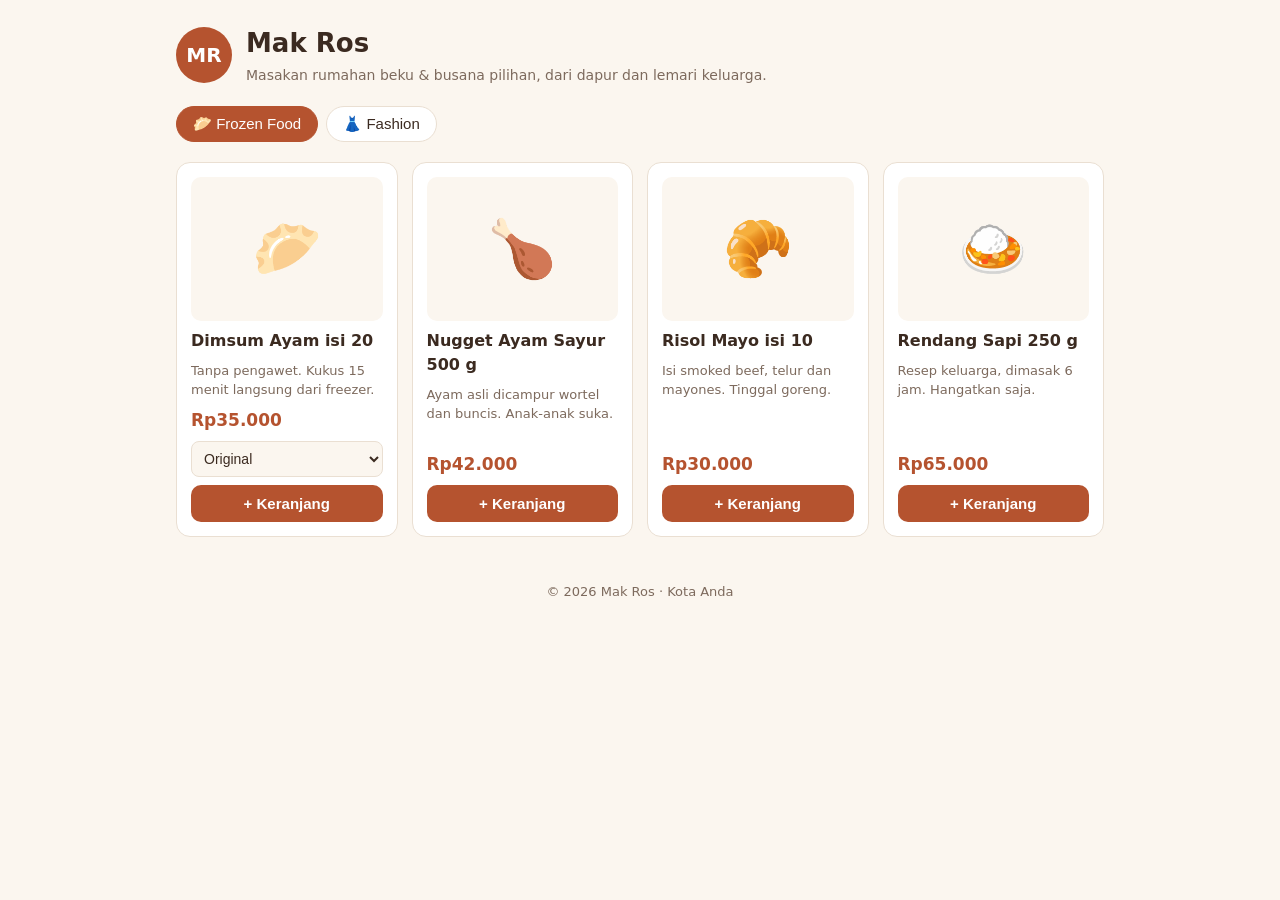
==== index.html @ fdc0ab36 "Toko Mak Ros: katalog frozen food dan fashion, pesan lewat WhatsApp Co-Authored-By: Claude Opus 5.5 " ====
<!doctype html>
<html lang="id">
<head>
  <meta charset="utf-8">
  <meta name="viewport" content="width=device-width, initial-scale=1">
  <title>Mak Ros</title>
  <meta name="description" content="Frozen food rumahan dan busana pilihan. Pesan langsung lewat WhatsApp.">
  <link rel="stylesheet" href="style.css">
</head>
<body>
  <header class="kepala">
    <div class="logo" aria-hidden="true">MR</div>
    <div>
      <h1 id="namaToko">Mak Ros</h1>
      <p id="slogan"></p>
    </div>
  </header>

  <nav class="tab" id="tab" aria-label="Kategori"></nav>

  <main id="daftar" class="daftar"></main>

  <button class="tombol-keranjang" id="bukaKeranjang" hidden>
    🛒 <span id="jumlahKeranjang">0</span> barang · <strong id="totalMini">Rp0</strong>
  </button>

  <dialog id="keranjang" class="keranjang">
    <h2>Keranjang</h2>
    <ul id="isiKeranjang"></ul>
    <p class="total">Total <strong id="total">Rp0</strong></p>
    <label>Nama pemesan
      <input id="namaPemesan" autocomplete="name" placeholder="Contoh: Bu Sari">
    </label>
    <label>Alamat kirim
      <textarea id="alamat" rows="2" placeholder="Jalan, nomor rumah, patokan"></textarea>
    </label>
    <div class="aksi">
      <button id="tutup" class="sekunder">Tutup</button>
      <button id="kirimWa" class="utama">Pesan via WhatsApp</button>
    </div>
  </dialog>

  <footer class="kaki">
    <p>© <span id="tahun"></span> <span id="namaKaki">Mak Ros</span> · <span id="kota"></span></p>
  </footer>

  <script src="produk.js"></script>
  <script src="app.js"></script>
</body>
</html>
---- style.css ----
:root {
  --latar: #fbf6ef;
  --kartu: #ffffff;
  --teks: #3b2a20;
  --redup: #7d6a5d;
  --utama: #b5532f;
  --utama-teks: #ffffff;
  --garis: #eadfd2;
  --wa: #1f9d55;
}
@media (prefers-color-scheme: dark) {
  :root {
    --latar: #1c1612;
    --kartu: #2a211b;
    --teks: #f3e9df;
    --redup: #b8a595;
    --utama: #e07a52;
    --garis: #3d3128;
  }
}

* { box-sizing: border-box; }
body {
  margin: 0;
  font-family: system-ui, -apple-system, "Segoe UI", Roboto, sans-serif;
  background: var(--latar);
  color: var(--teks);
  line-height: 1.5;
  padding-bottom: 80px;
}

.kepala {
  display: flex; gap: 14px; align-items: center;
  max-width: 960px; margin: 0 auto; padding: 24px 16px 8px;
}
.logo {
  width: 56px; height: 56px; flex: none; border-radius: 50%;
  background: var(--utama); color: var(--utama-teks);
  display: grid; place-items: center; font-weight: 700; font-size: 20px;
}
.kepala h1 { margin: 0; font-size: 26px; }
.kepala p { margin: 2px 0 0; color: var(--redup); font-size: 14px; }

.tab {
  display: flex; gap: 8px; overflow-x: auto;
  max-width: 960px; margin: 0 auto; padding: 12px 16px;
  position: sticky; top: 0; background: var(--latar); z-index: 2;
}
.tab button {
  border: 1px solid var(--garis); background: var(--kartu); color: var(--teks);
  padding: 8px 16px; border-radius: 999px; font-size: 15px; cursor: pointer; white-space: nowrap;
}
.tab button[aria-pressed="true"] { background: var(--utama); color: var(--utama-teks); border-color: var(--utama); }

.daftar {
  display: grid; gap: 14px;
  grid-template-columns: repeat(auto-fill, minmax(220px, 1fr));
  max-width: 960px; margin: 0 auto; padding: 8px 16px;
}
.kartu {
  background: var(--kartu); border: 1px solid var(--garis); border-radius: 14px;
  padding: 14px; display: flex; flex-direction: column; gap: 8px;
}
.gambar {
  aspect-ratio: 4 / 3; border-radius: 10px; background: var(--latar);
  display: grid; place-items: center; font-size: 56px; overflow: hidden;
}
.gambar img { width: 100%; height: 100%; object-fit: cover; }
.kartu h3 { margin: 0; font-size: 16px; }
.kartu p { margin: 0; color: var(--redup); font-size: 13px; flex: 1; }
.harga { font-weight: 700; color: var(--utama); font-size: 17px; }
.kartu select {
  padding: 8px; border-radius: 8px; border: 1px solid var(--garis);
  background: var(--latar); color: var(--teks); font-size: 14px;
}

button.utama, .kartu button {
  background: var(--utama); color: var(--utama-teks); border: 0;
  padding: 10px 14px; border-radius: 10px; font-size: 15px; font-weight: 600; cursor: pointer;
}
button.sekunder {
  background: transparent; color: var(--teks); border: 1px solid var(--garis);
  padding: 10px 14px; border-radius: 10px; font-size: 15px; cursor: pointer;
}

.tombol-keranjang {
  position: fixed; left: 16px; right: 16px; bottom: 16px; max-width: 480px; margin: 0 auto;
  background: var(--wa); color: #fff; border: 0; border-radius: 14px;
  padding: 14px; font-size: 16px; cursor: pointer; box-shadow: 0 6px 20px rgb(0 0 0 / .2);
}

.keranjang {
  width: min(480px, calc(100% - 32px)); border: 0; border-radius: 16px;
  background: var(--kartu); color: var(--teks); padding: 20px;
}
.keranjang::backdrop { background: rgb(0 0 0 / .5); }
.keranjang h2 { margin: 0 0 8px; }
.keranjang ul { list-style: none; padding: 0; margin: 0; }
.keranjang li {
  display: flex; align-items: center; gap: 8px; padding: 8px 0; border-bottom: 1px solid var(--garis);
}
.keranjang li span { flex: 1; font-size: 14px; }
.keranjang li button {
  width: 32px; height: 32px; border-radius: 8px; border: 1px solid var(--garis);
  background: var(--latar); color: var(--teks); font-size: 16px; cursor: pointer;
}
.keranjang label { display: block; font-size: 14px; margin-top: 10px; }
.keranjang input, .keranjang textarea {
  width: 100%; margin-top: 4px; padding: 10px; border-radius: 8px; font: inherit;
  border: 1px solid var(--garis); background: var(--latar); color: var(--teks);
}
.total { text-align: right; font-size: 17px; }
.aksi { display: flex; gap: 8px; justify-content: flex-end; margin-top: 16px; }
.aksi .utama { background: var(--wa); }

.kaki { text-align: center; color: var(--redup); font-size: 13px; padding: 24px 16px; }
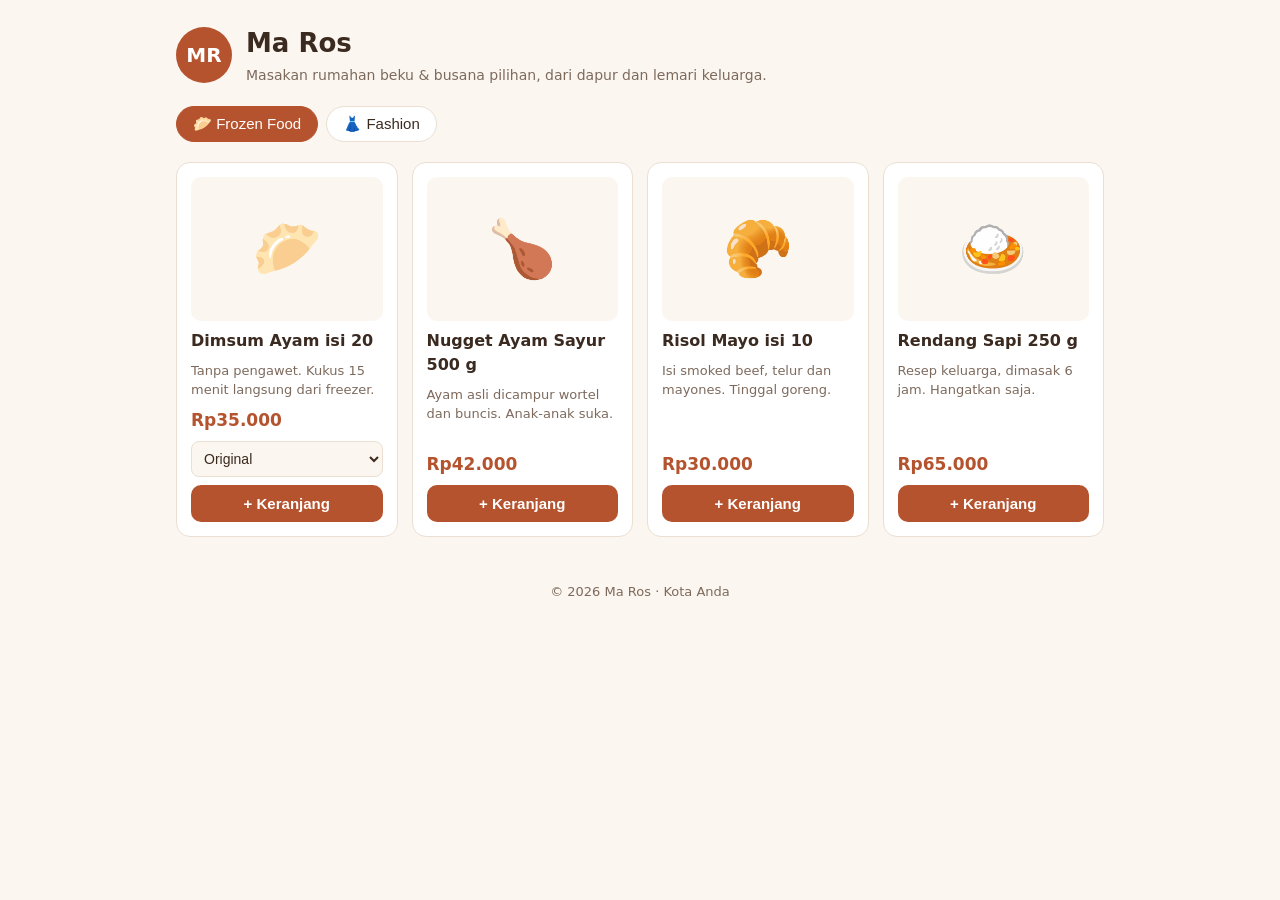
==== commit d35f5777: "Nama toko menjadi Ma Ros Co-Authored-By: Claude Opus 5.5 (1M context) <noreply@anthropic.com>" ====
--- a/index.html
+++ b/index.html
@@ -3,7 +3,7 @@
 <head>
   <meta charset="utf-8">
   <meta name="viewport" content="width=device-width, initial-scale=1">
-  <title>Mak Ros</title>
+  <title>Ma Ros</title>
   <meta name="description" content="Frozen food rumahan dan busana pilihan. Pesan langsung lewat WhatsApp.">
   <link rel="stylesheet" href="style.css">
 </head>
@@ -11,7 +11,7 @@
   <header class="kepala">
     <div class="logo" aria-hidden="true">MR</div>
     <div>
-      <h1 id="namaToko">Mak Ros</h1>
+      <h1 id="namaToko">Ma Ros</h1>
       <p id="slogan"></p>
     </div>
   </header>
@@ -41,7 +41,7 @@
   </dialog>
 
   <footer class="kaki">
-    <p>© <span id="tahun"></span> <span id="namaKaki">Mak Ros</span> · <span id="kota"></span></p>
+    <p>© <span id="tahun"></span> <span id="namaKaki">Ma Ros</span> · <span id="kota"></span></p>
   </footer>
 
   <script src="produk.js"></script>
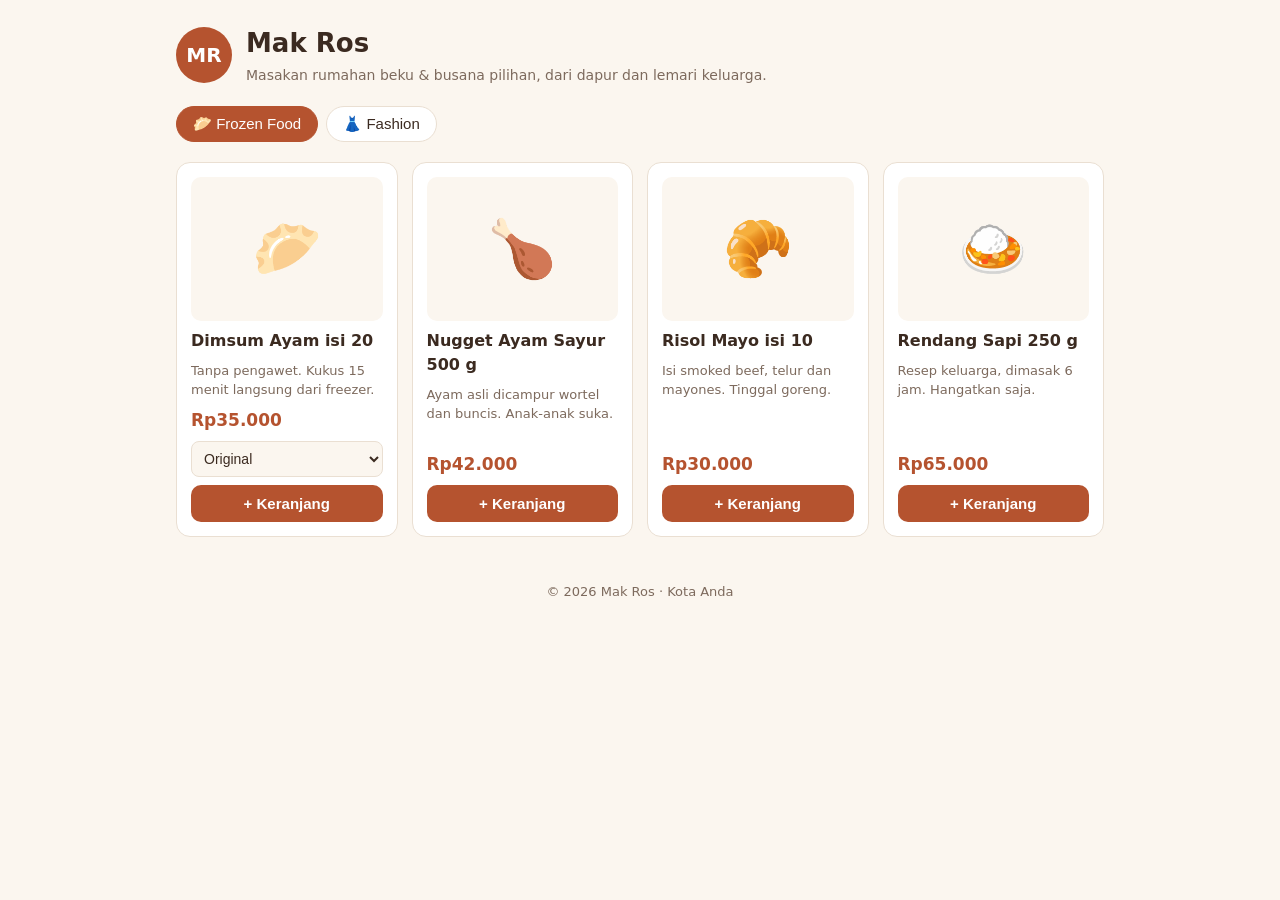
==== commit feb91a03: "Nama toko kembali menjadi Mak Ros, mengikuti nama repo Co-Authored-By: Claude Opus 5.5 (1M context) " ====
--- a/index.html
+++ b/index.html
@@ -3,7 +3,7 @@
 <head>
   <meta charset="utf-8">
   <meta name="viewport" content="width=device-width, initial-scale=1">
-  <title>Ma Ros</title>
+  <title>Mak Ros</title>
   <meta name="description" content="Frozen food rumahan dan busana pilihan. Pesan langsung lewat WhatsApp.">
   <link rel="stylesheet" href="style.css">
 </head>
@@ -11,7 +11,7 @@
   <header class="kepala">
     <div class="logo" aria-hidden="true">MR</div>
     <div>
-      <h1 id="namaToko">Ma Ros</h1>
+      <h1 id="namaToko">Mak Ros</h1>
       <p id="slogan"></p>
     </div>
   </header>
@@ -41,7 +41,7 @@
   </dialog>
 
   <footer class="kaki">
-    <p>© <span id="tahun"></span> <span id="namaKaki">Ma Ros</span> · <span id="kota"></span></p>
+    <p>© <span id="tahun"></span> <span id="namaKaki">Mak Ros</span> · <span id="kota"></span></p>
   </footer>
 
   <script src="produk.js"></script>
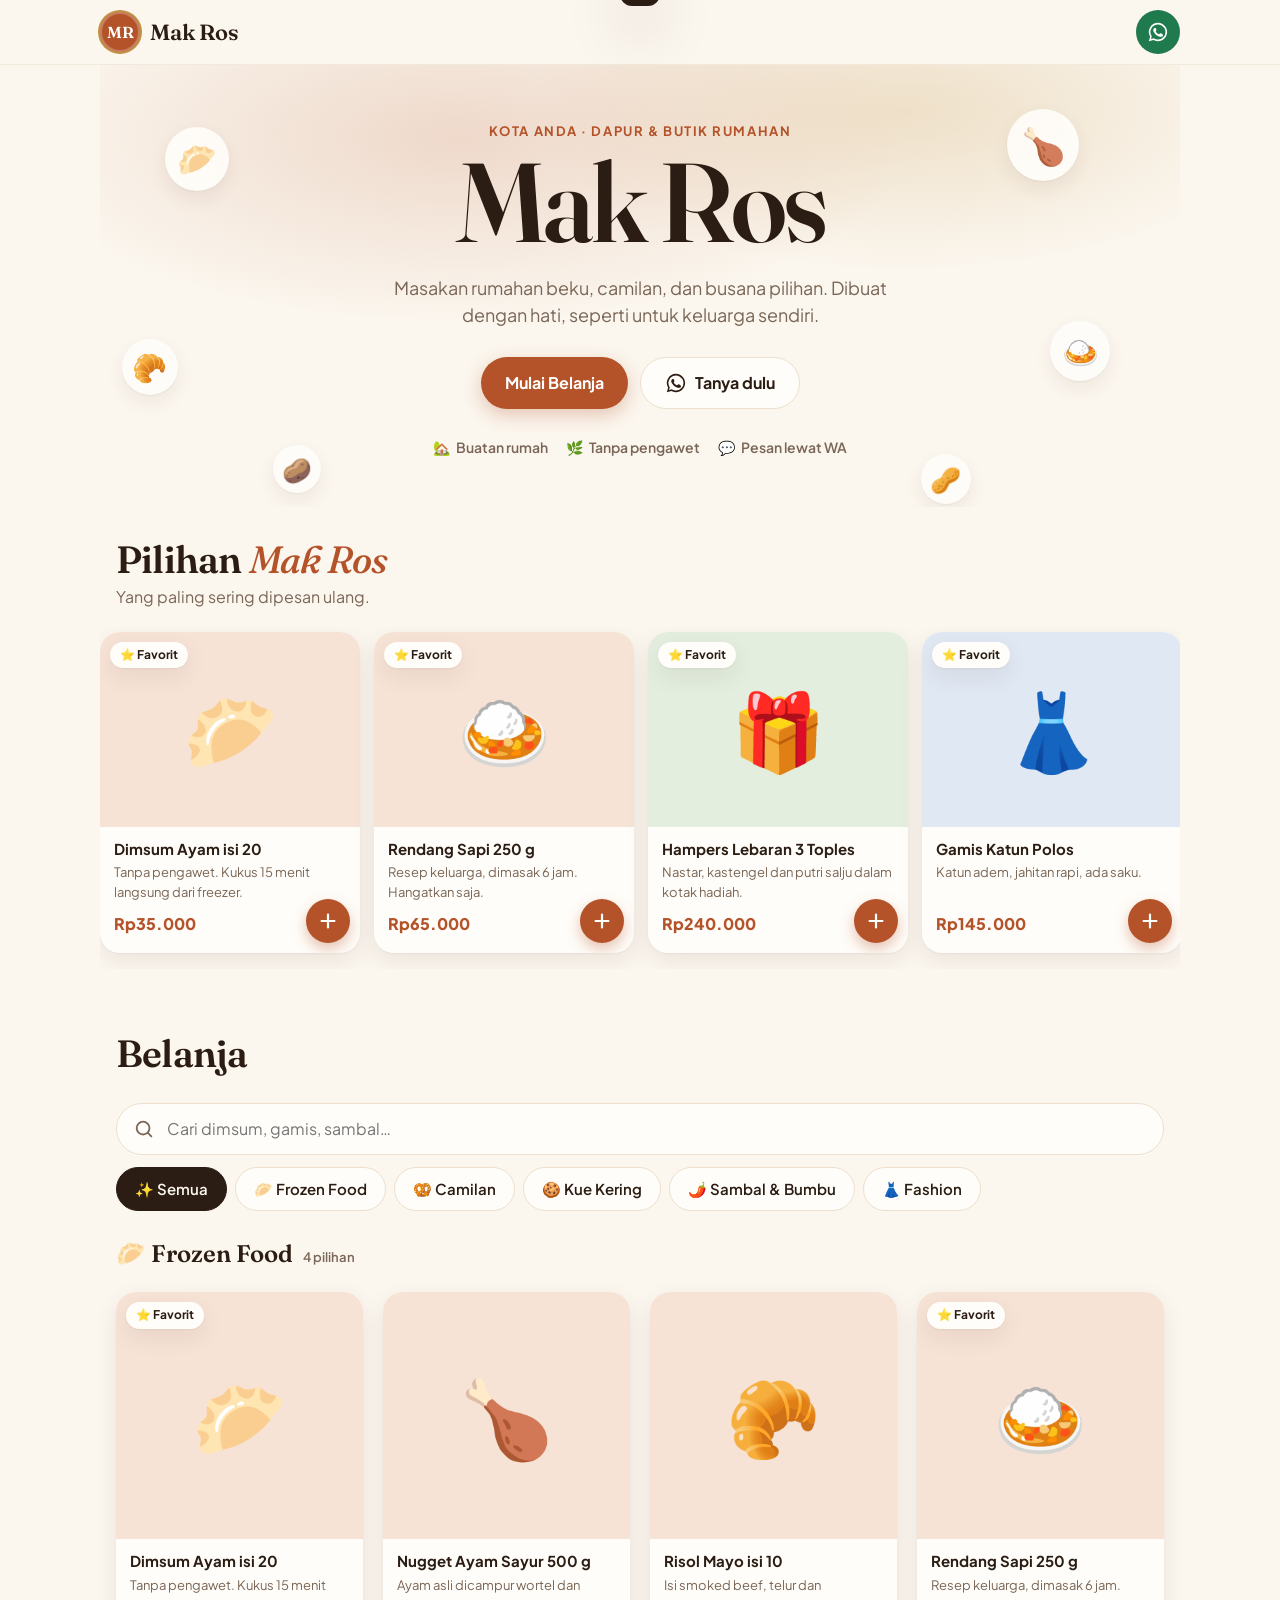
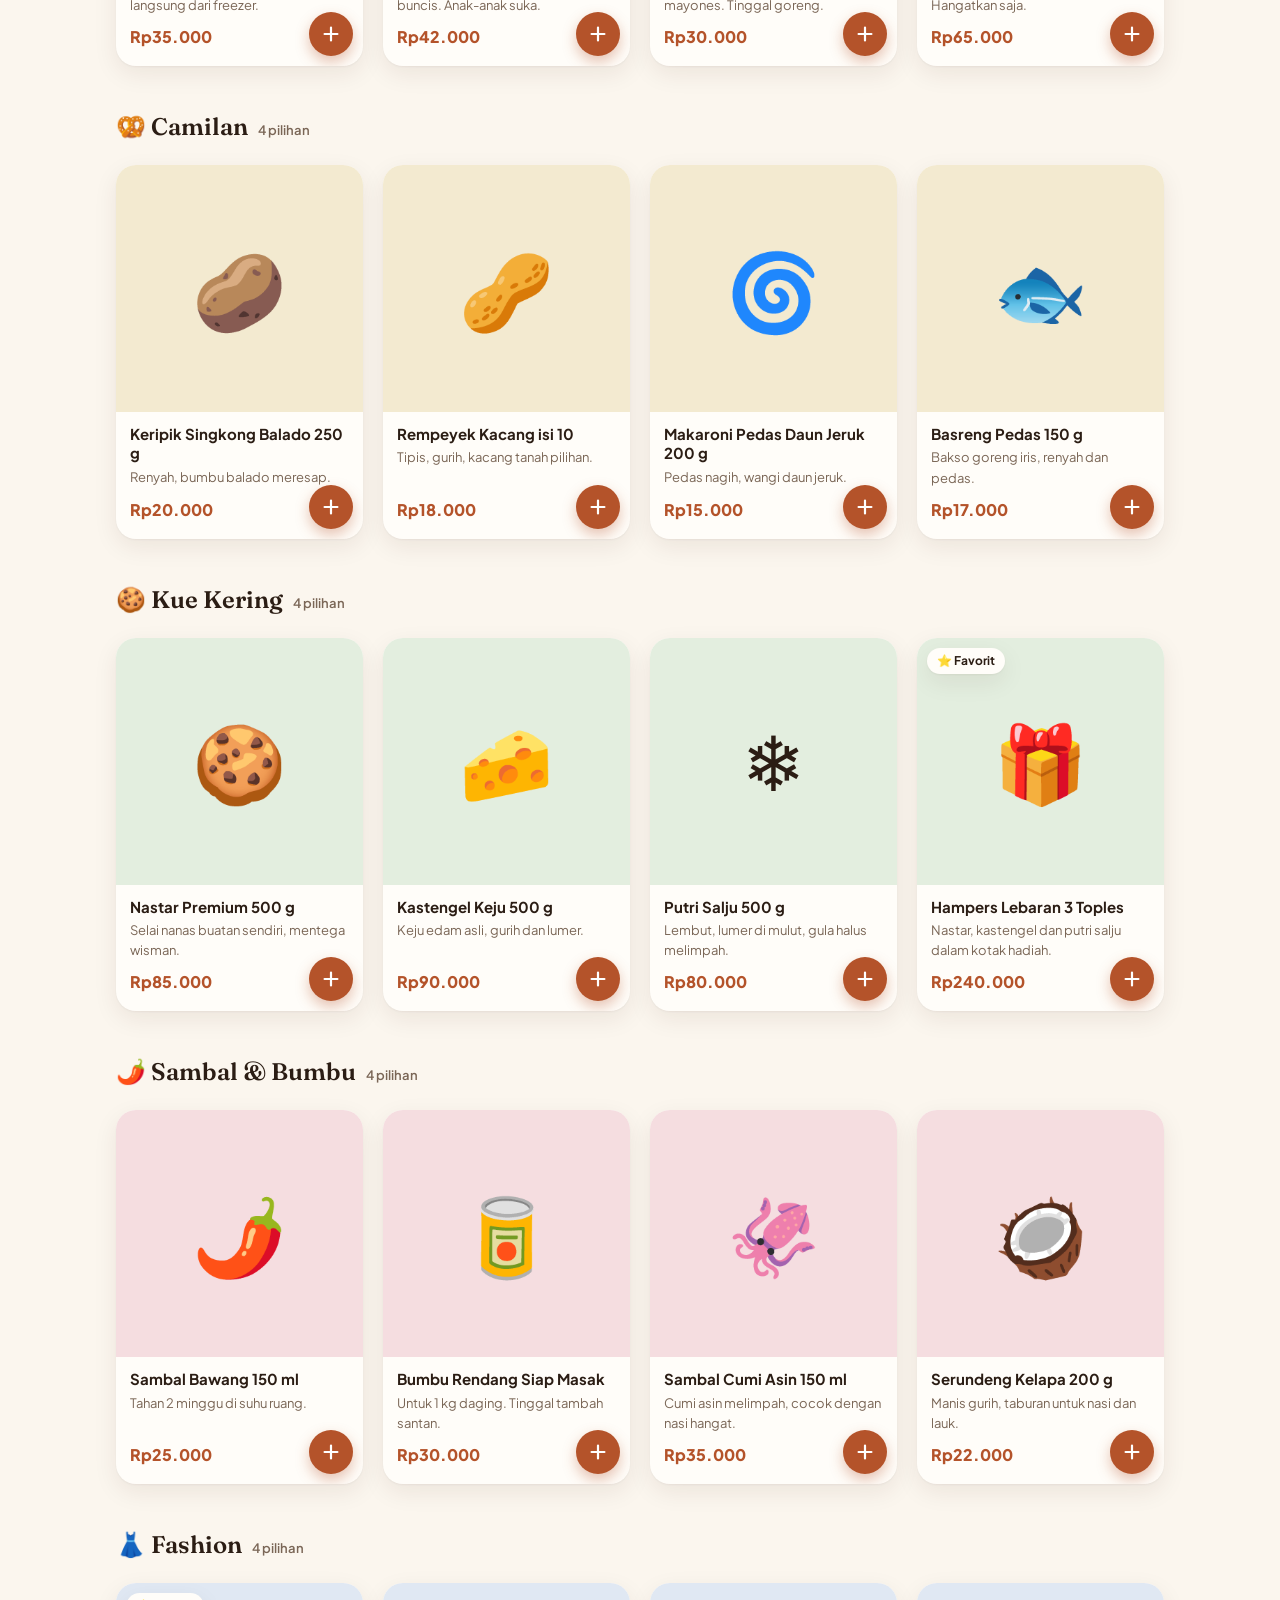
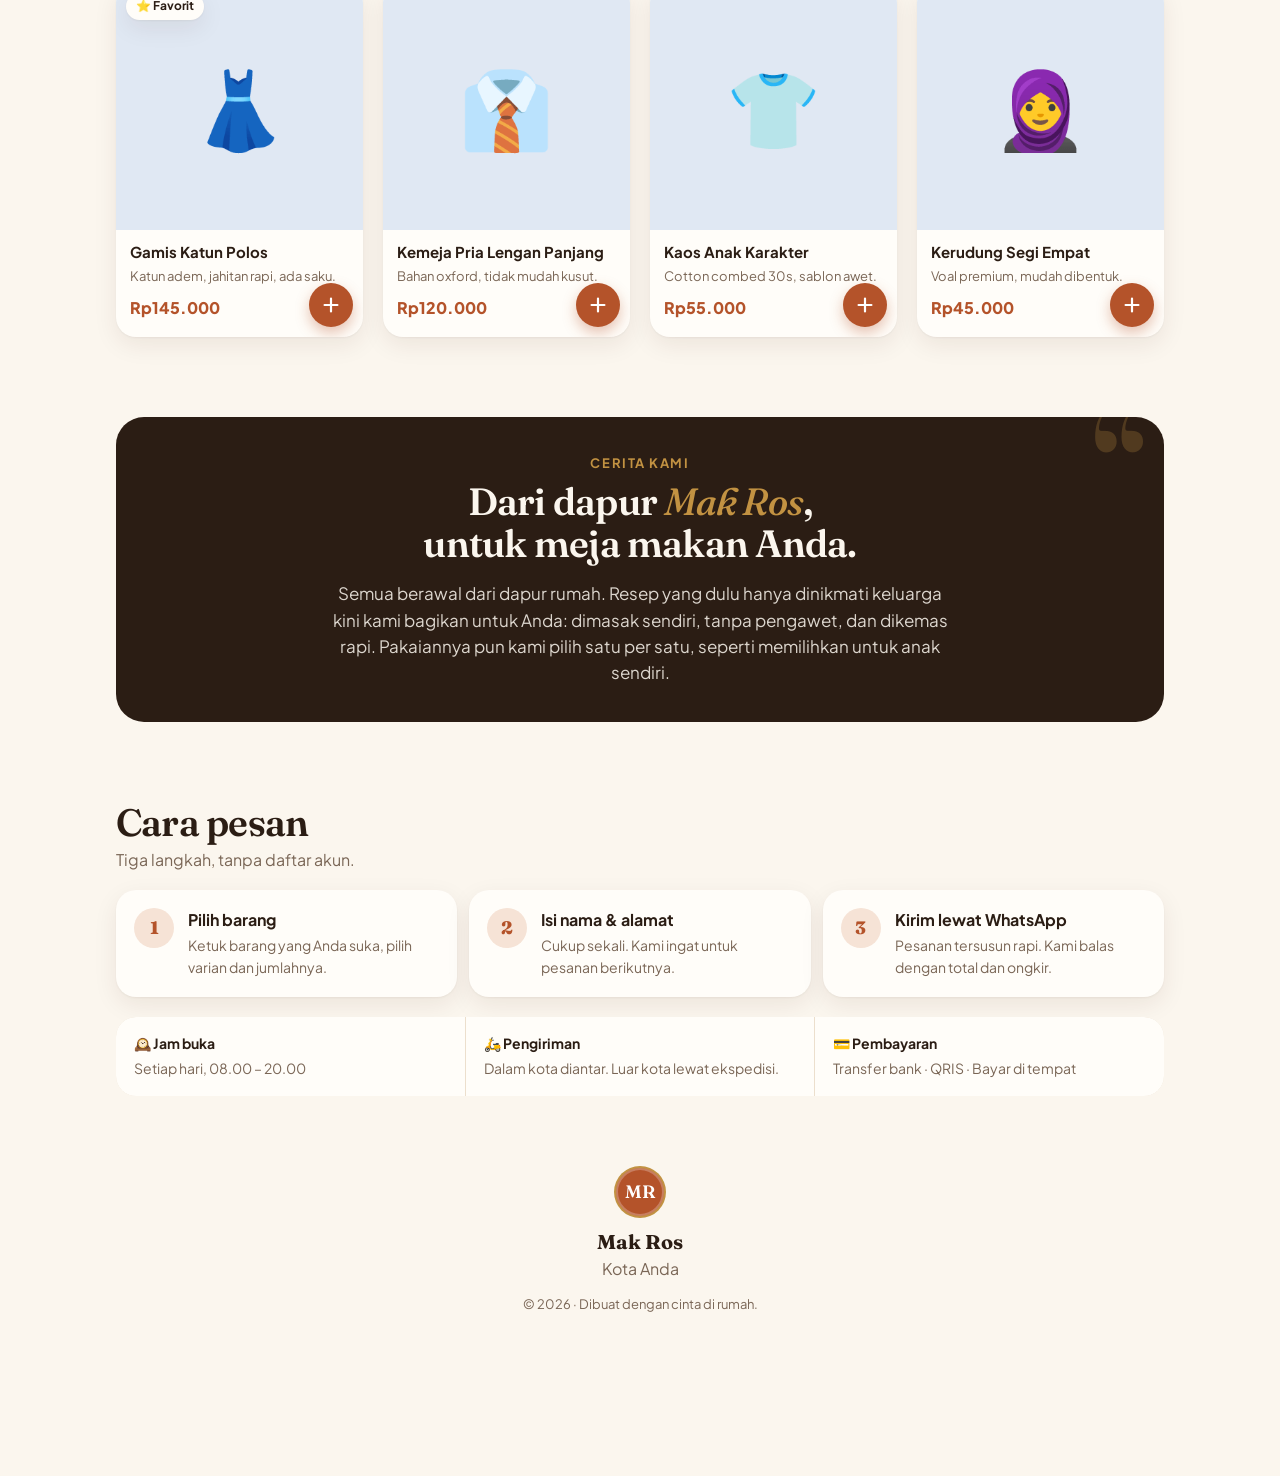
==== commit 3ee0a97d: "Tampilan baru toko dan dasbor: pencarian, detail barang, keranjang, terbit dari HP Co-Authored-By: C" ====
--- a/index.html
+++ b/index.html
@@ -2,47 +2,187 @@
 <html lang="id">
 <head>
   <meta charset="utf-8">
-  <meta name="viewport" content="width=device-width, initial-scale=1">
-  <title>Mak Ros</title>
-  <meta name="description" content="Frozen food rumahan dan busana pilihan. Pesan langsung lewat WhatsApp.">
+  <meta name="viewport" content="width=device-width, initial-scale=1, viewport-fit=cover">
+  <title>Mak Ros · Dapur & Butik Rumahan</title>
+  <meta name="description" content="Frozen food rumahan, camilan, kue kering, sambal, dan busana pilihan. Pesan langsung lewat WhatsApp.">
+  <meta name="theme-color" content="#FBF6EE">
+  <meta property="og:type" content="website">
+  <meta property="og:title" content="Mak Ros · Dapur & Butik Rumahan">
+  <meta property="og:description" content="Dibuat dengan hati, seperti untuk keluarga sendiri. Pesan langsung lewat WhatsApp.">
+  <meta property="og:image" content="https://socialiam.github.io/mak-ros/gambar/sampul.png">
+  <meta name="twitter:card" content="summary_large_image">
+  <link rel="icon" href="gambar/ikon.svg" type="image/svg+xml">
+  <link rel="apple-touch-icon" href="gambar/ikon-512.png">
+  <link rel="manifest" href="manifest.json">
+  <link rel="preconnect" href="https://fonts.googleapis.com">
+  <link rel="preconnect" href="https://fonts.gstatic.com" crossorigin>
+  <link rel="stylesheet" href="https://fonts.googleapis.com/css2?family=Fraunces:ital,opsz,wght@0,9..144,500;0,9..144,600;1,9..144,500&family=Plus+Jakarta+Sans:wght@400;500;600;700;800&display=swap">
   <link rel="stylesheet" href="style.css">
 </head>
 <body>
-  <header class="kepala">
-    <div class="logo" aria-hidden="true">MR</div>
-    <div>
-      <h1 id="namaToko">Mak Ros</h1>
-      <p id="slogan"></p>
-    </div>
+  <div class="pita-pratinjau" id="pitaPratinjau" hidden>
+    Mode pratinjau: Anda melihat perubahan yang <strong>belum diterbitkan</strong>.
+  </div>
+
+  <header class="bilah-atas">
+    <a class="merek" href="#atas" aria-label="Kembali ke atas">
+      <span class="monogram" aria-hidden="true">MR</span>
+      <span class="merek-nama" data-isi="nama">Mak Ros</span>
+    </a>
+    <a class="tombol-ikon" id="waAtas" href="#" target="_blank" rel="noopener" aria-label="Chat WhatsApp">
+      <svg viewBox="0 0 24 24" aria-hidden="true"><use href="#i-wa"/></svg>
+    </a>
   </header>
 
-  <nav class="tab" id="tab" aria-label="Kategori"></nav>
+  <main id="atas">
+    <section class="pahlawan">
+      <div class="pahlawan-hias" id="hias" aria-hidden="true"></div>
+      <p class="alis"><span data-isi="kota"></span> · Dapur &amp; Butik Rumahan</p>
+      <h1 class="judul-besar" data-isi="nama">Mak Ros</h1>
+      <p class="slogan" data-isi="slogan"></p>
+      <div class="pahlawan-aksi">
+        <a class="tombol tombol-utama" href="#belanja">Mulai Belanja</a>
+        <a class="tombol tombol-garis" id="waPahlawan" href="#" target="_blank" rel="noopener">
+          <svg viewBox="0 0 24 24" aria-hidden="true"><use href="#i-wa"/></svg> Tanya dulu
+        </a>
+      </div>
+      <ul class="lencana">
+        <li><span aria-hidden="true">🏡</span> Buatan rumah</li>
+        <li><span aria-hidden="true">🌿</span> Tanpa pengawet</li>
+        <li><span aria-hidden="true">💬</span> Pesan lewat WA</li>
+      </ul>
+    </section>
 
-  <main id="daftar" class="daftar"></main>
+    <section class="bagian" id="bagianUnggulan" hidden>
+      <div class="kepala-bagian">
+        <h2 class="judul-bagian">Pilihan <em data-isi="nama">Mak Ros</em></h2>
+        <p>Yang paling sering dipesan ulang.</p>
+      </div>
+      <div class="gulir-samping" id="unggulan"></div>
+    </section>
 
-  <button class="tombol-keranjang" id="bukaKeranjang" hidden>
-    🛒 <span id="jumlahKeranjang">0</span> barang · <strong id="totalMini">Rp0</strong>
+    <section class="bagian" id="belanja">
+      <div class="kepala-bagian">
+        <h2 class="judul-bagian">Belanja</h2>
+      </div>
+      <div class="bilah-saring">
+        <label class="cari">
+          <svg viewBox="0 0 24 24" aria-hidden="true"><use href="#i-cari"/></svg>
+          <input id="cari" type="search" placeholder="Cari dimsum, gamis, sambal…" autocomplete="off" aria-label="Cari barang">
+        </label>
+        <nav class="keping" id="tab" aria-label="Kategori"></nav>
+      </div>
+      <div id="daftar" class="daftar"></div>
+    </section>
+
+    <section class="bagian cerita">
+      <div class="cerita-isi">
+        <p class="alis">Cerita kami</p>
+        <h2 class="judul-bagian">Dari dapur <em data-isi="nama">Mak Ros</em>,<br>untuk meja makan Anda.</h2>
+        <p data-isi="cerita"></p>
+      </div>
+    </section>
+
+    <section class="bagian">
+      <div class="kepala-bagian">
+        <h2 class="judul-bagian">Cara pesan</h2>
+        <p>Tiga langkah, tanpa daftar akun.</p>
+      </div>
+      <ol class="langkah">
+        <li><span>1</span><div><strong>Pilih barang</strong><p>Ketuk barang yang Anda suka, pilih varian dan jumlahnya.</p></div></li>
+        <li><span>2</span><div><strong>Isi nama &amp; alamat</strong><p>Cukup sekali. Kami ingat untuk pesanan berikutnya.</p></div></li>
+        <li><span>3</span><div><strong>Kirim lewat WhatsApp</strong><p>Pesanan tersusun rapi. Kami balas dengan total dan ongkir.</p></div></li>
+      </ol>
+      <dl class="info">
+        <div><dt>🕰️ Jam buka</dt><dd data-isi="jamBuka"></dd></div>
+        <div><dt>🛵 Pengiriman</dt><dd data-isi="areaKirim"></dd></div>
+        <div><dt>💳 Pembayaran</dt><dd id="infoBayar"></dd></div>
+      </dl>
+    </section>
+  </main>
+
+  <footer class="kaki">
+    <span class="monogram" aria-hidden="true">MR</span>
+    <p><strong data-isi="nama">Mak Ros</strong><br><span data-isi="kota"></span></p>
+    <p class="kaki-kecil">© <span id="tahun"></span> · Dibuat dengan cinta di rumah.</p>
+  </footer>
+
+  <button class="bilah-keranjang" id="bukaKeranjang" hidden>
+    <span class="bilah-keranjang-ikon">
+      <svg viewBox="0 0 24 24" aria-hidden="true"><use href="#i-tas"/></svg>
+      <b id="jumlahKeranjang">0</b>
+    </span>
+    <span>Lihat keranjang</span>
+    <strong id="totalMini">Rp0</strong>
   </button>
 
-  <dialog id="keranjang" class="keranjang">
-    <h2>Keranjang</h2>
-    <ul id="isiKeranjang"></ul>
-    <p class="total">Total <strong id="total">Rp0</strong></p>
-    <label>Nama pemesan
-      <input id="namaPemesan" autocomplete="name" placeholder="Contoh: Bu Sari">
-    </label>
-    <label>Alamat kirim
-      <textarea id="alamat" rows="2" placeholder="Jalan, nomor rumah, patokan"></textarea>
-    </label>
-    <div class="aksi">
-      <button id="tutup" class="sekunder">Tutup</button>
-      <button id="kirimWa" class="utama">Pesan via WhatsApp</button>
+  <dialog class="lembar" id="lembarBarang" aria-labelledby="dNama">
+    <div class="lembar-isi">
+      <button class="tutup-lembar" data-tutup aria-label="Tutup">
+        <svg viewBox="0 0 24 24" aria-hidden="true"><use href="#i-x"/></svg>
+      </button>
+      <div class="detail-gambar" id="dGambar"></div>
+      <div class="detail-teks">
+        <p class="alis" id="dKategori"></p>
+        <h2 id="dNama"></h2>
+        <p class="detail-harga" id="dHarga"></p>
+        <p class="detail-ket" id="dKet"></p>
+        <div id="dPilihanWadah">
+          <p class="label-kecil">Pilih varian</p>
+          <div class="pilihan" id="dPilihan" role="radiogroup" aria-label="Varian"></div>
+        </div>
+      </div>
+      <div class="lembar-kaki">
+        <div class="penghitung">
+          <button id="dKurang" aria-label="Kurangi">−</button>
+          <output id="dJumlah" aria-live="polite">1</output>
+          <button id="dTambah" aria-label="Tambah">+</button>
+        </div>
+        <button class="tombol tombol-utama tombol-lebar" id="dMasuk">Tambah · <span id="dSubtotal"></span></button>
+      </div>
     </div>
   </dialog>
 
-  <footer class="kaki">
-    <p>© <span id="tahun"></span> <span id="namaKaki">Mak Ros</span> · <span id="kota"></span></p>
-  </footer>
+  <dialog class="lembar" id="lembarKeranjang" aria-labelledby="judulKeranjang">
+    <div class="lembar-isi">
+      <button class="tutup-lembar" data-tutup aria-label="Tutup">
+        <svg viewBox="0 0 24 24" aria-hidden="true"><use href="#i-x"/></svg>
+      </button>
+      <h2 class="judul-lembar" id="judulKeranjang">Keranjang Anda</h2>
+      <ul class="isi-keranjang" id="isiKeranjang"></ul>
+
+      <div class="formulir">
+        <p class="label-kecil">Cara terima</p>
+        <div class="pilihan" id="pilihKirim" role="radiogroup" aria-label="Cara terima">
+          <button role="radio" data-nilai="Diantar" aria-checked="true">🛵 Diantar</button>
+          <button role="radio" data-nilai="Ambil sendiri" aria-checked="false">🏡 Ambil sendiri</button>
+        </div>
+        <label>Nama Anda<input id="namaPemesan" autocomplete="name" placeholder="Contoh: Bu Sari"></label>
+        <label id="labelAlamat">Alamat kirim<textarea id="alamat" rows="2" autocomplete="street-address" placeholder="Jalan, nomor rumah, patokan"></textarea></label>
+        <p class="label-kecil">Pembayaran</p>
+        <div class="pilihan" id="pilihBayar" role="radiogroup" aria-label="Pembayaran"></div>
+        <label>Catatan <span class="opsional">(boleh kosong)</span><input id="catatan" placeholder="Contoh: yang pedas satu saja"></label>
+      </div>
+
+      <div class="lembar-kaki lembar-kaki-kolom">
+        <div class="baris-total"><span>Total belanja</span><strong id="total">Rp0</strong></div>
+        <p class="catatan-kecil">Ongkir dikonfirmasi lewat WhatsApp.</p>
+        <button class="tombol tombol-wa tombol-lebar" id="kirimWa">
+          <svg viewBox="0 0 24 24" aria-hidden="true"><use href="#i-wa"/></svg> Kirim pesanan lewat WhatsApp
+        </button>
+      </div>
+    </div>
+  </dialog>
+
+  <div class="roti" id="roti" role="status" aria-live="polite"></div>
+
+  <svg width="0" height="0" style="position:absolute" aria-hidden="true">
+    <symbol id="i-wa" viewBox="0 0 24 24"><path fill="currentColor" d="M12 2a10 10 0 0 0-8.6 15.1L2 22l5-1.3A10 10 0 1 0 12 2Zm0 18.2c-1.5 0-3-.4-4.3-1.2l-.3-.2-3 .8.8-2.9-.2-.3A8.2 8.2 0 1 1 12 20.2Zm4.5-6.1c-.2-.1-1.5-.7-1.7-.8-.2-.1-.4-.1-.6.1l-.8 1c-.1.2-.3.2-.5.1a6.7 6.7 0 0 1-3.3-2.9c-.3-.4.2-.4.7-1.4.1-.2 0-.3 0-.5l-.8-1.8c-.2-.5-.4-.4-.6-.4h-.5a1 1 0 0 0-.7.3 3 3 0 0 0-.9 2.2 5.2 5.2 0 0 0 1.1 2.7 11.8 11.8 0 0 0 4.5 4c1.7.7 2.3.8 3.2.6.5-.1 1.5-.6 1.7-1.2.2-.6.2-1.1.2-1.2-.1-.1-.3-.2-.5-.3Z"/></symbol>
+    <symbol id="i-cari" viewBox="0 0 24 24"><path fill="none" stroke="currentColor" stroke-width="2" stroke-linecap="round" d="M11 18a7 7 0 1 0 0-14 7 7 0 0 0 0 14Zm9 2-4-4"/></symbol>
+    <symbol id="i-tas" viewBox="0 0 24 24"><path fill="none" stroke="currentColor" stroke-width="2" stroke-linejoin="round" d="M5 8h14l-1 12H6L5 8Zm4 0V6a3 3 0 0 1 6 0v2"/></symbol>
+    <symbol id="i-x" viewBox="0 0 24 24"><path fill="none" stroke="currentColor" stroke-width="2.2" stroke-linecap="round" d="M6 6l12 12M18 6 6 18"/></symbol>
+    <symbol id="i-plus" viewBox="0 0 24 24"><path fill="none" stroke="currentColor" stroke-width="2.4" stroke-linecap="round" d="M12 5v14M5 12h14"/></symbol>
+  </svg>
 
   <script src="produk.js"></script>
   <script src="app.js"></script>
--- a/style.css
+++ b/style.css
@@ -1,116 +1,374 @@
+/* ============ Warna & ukuran dasar ============ */
 :root {
-  --latar: #fbf6ef;
-  --kartu: #ffffff;
-  --teks: #3b2a20;
-  --redup: #7d6a5d;
-  --utama: #b5532f;
-  --utama-teks: #ffffff;
-  --garis: #eadfd2;
-  --wa: #1f9d55;
+  --krem: #fbf6ee;
+  --kertas: #fffdf9;
+  --pasir: #f4ebdd;
+  --garis: #ecdfcd;
+  --teks: #2b1d14;
+  --redup: #7a6656;
+  --bata: #b4532a;
+  --bata-tua: #8e3b1b;
+  --bata-muda: #f6e3d6;
+  --emas: #c29242;
+  --daun: #1f7a4d;
+  --daun-tua: #17603c;
+  --bahaya: #b3261e;
+  --bayang: 0 1px 2px rgb(60 30 10 / .05), 0 8px 24px rgb(60 30 10 / .08);
+  --bayang-besar: 0 20px 60px rgb(60 30 10 / .22);
+  --huruf: "Plus Jakarta Sans", system-ui, -apple-system, "Segoe UI", Roboto, sans-serif;
+  --huruf-judul: "Fraunces", Georgia, "Times New Roman", serif;
+  --bulat: 20px;
+  --lebar: 1080px;
 }
 @media (prefers-color-scheme: dark) {
   :root {
-    --latar: #1c1612;
-    --kartu: #2a211b;
-    --teks: #f3e9df;
-    --redup: #b8a595;
-    --utama: #e07a52;
-    --garis: #3d3128;
+    --krem: #17110d;
+    --kertas: #211913;
+    --pasir: #2b2119;
+    --garis: #3a2d23;
+    --teks: #f5ebe0;
+    --redup: #bca896;
+    --bata: #e0774a;
+    --bata-tua: #f08c5f;
+    --bata-muda: #3a2419;
+    --emas: #d9ad62;
+    --daun: #2a9d63;
+    --daun-tua: #238553;
+    --bahaya: #ff8a80;
+    --bayang: 0 1px 2px rgb(0 0 0 / .3), 0 8px 24px rgb(0 0 0 / .3);
   }
 }
 
 * { box-sizing: border-box; }
+html { scroll-behavior: smooth; scroll-padding-top: 76px; -webkit-text-size-adjust: 100%; }
 body {
   margin: 0;
-  font-family: system-ui, -apple-system, "Segoe UI", Roboto, sans-serif;
-  background: var(--latar);
+  font-family: var(--huruf);
+  font-size: 16px;
+  background: var(--krem);
   color: var(--teks);
-  line-height: 1.5;
-  padding-bottom: 80px;
-}
-
-.kepala {
-  display: flex; gap: 14px; align-items: center;
-  max-width: 960px; margin: 0 auto; padding: 24px 16px 8px;
-}
-.logo {
-  width: 56px; height: 56px; flex: none; border-radius: 50%;
-  background: var(--utama); color: var(--utama-teks);
-  display: grid; place-items: center; font-weight: 700; font-size: 20px;
-}
-.kepala h1 { margin: 0; font-size: 26px; }
-.kepala p { margin: 2px 0 0; color: var(--redup); font-size: 14px; }
-
-.tab {
-  display: flex; gap: 8px; overflow-x: auto;
-  max-width: 960px; margin: 0 auto; padding: 12px 16px;
-  position: sticky; top: 0; background: var(--latar); z-index: 2;
-}
-.tab button {
-  border: 1px solid var(--garis); background: var(--kartu); color: var(--teks);
-  padding: 8px 16px; border-radius: 999px; font-size: 15px; cursor: pointer; white-space: nowrap;
-}
-.tab button[aria-pressed="true"] { background: var(--utama); color: var(--utama-teks); border-color: var(--utama); }
-
-.daftar {
-  display: grid; gap: 14px;
-  grid-template-columns: repeat(auto-fill, minmax(220px, 1fr));
-  max-width: 960px; margin: 0 auto; padding: 8px 16px;
-}
+  line-height: 1.55;
+  -webkit-font-smoothing: antialiased;
+  -webkit-tap-highlight-color: transparent;
+}
+img { max-width: 100%; display: block; }
+button, input, textarea, select { font: inherit; color: inherit; }
+button { cursor: pointer; }
+svg { width: 22px; height: 22px; flex: none; }
+:focus-visible { outline: 3px solid var(--emas); outline-offset: 2px; border-radius: 8px; }
+[hidden] { display: none !important; }
+
+/* ============ Tombol ============ */
+.tombol {
+  display: inline-flex; align-items: center; justify-content: center; gap: 8px;
+  min-height: 52px; padding: 0 24px; border-radius: 999px; border: 0;
+  font-weight: 700; font-size: 16px; text-decoration: none; white-space: nowrap;
+  transition: transform .15s ease, background .2s ease, box-shadow .2s ease;
+}
+.tombol:active { transform: scale(.97); }
+.tombol-utama { background: var(--bata); color: #fff; box-shadow: 0 6px 18px rgb(180 83 42 / .3); }
+.tombol-utama:hover { background: var(--bata-tua); }
+.tombol-garis { background: var(--kertas); color: var(--teks); border: 1.5px solid var(--garis); }
+.tombol-wa { background: var(--daun); color: #fff; box-shadow: 0 6px 18px rgb(31 122 77 / .3); }
+.tombol-wa:hover { background: var(--daun-tua); }
+.tombol-lebar { flex: 1; width: 100%; }
+.tombol-ikon {
+  display: grid; place-items: center; width: 44px; height: 44px; border-radius: 50%;
+  background: var(--daun); color: #fff; text-decoration: none;
+}
+
+/* ============ Bilah atas ============ */
+.pita-pratinjau {
+  background: var(--emas); color: #2b1d14; text-align: center; font-size: 14px; padding: 8px 16px;
+}
+.bilah-atas {
+  position: sticky; top: 0; z-index: 20;
+  display: flex; align-items: center; justify-content: space-between;
+  padding: 10px max(16px, calc((100% - var(--lebar)) / 2));
+  background: color-mix(in srgb, var(--krem) 86%, transparent);
+  backdrop-filter: blur(14px); -webkit-backdrop-filter: blur(14px);
+  border-bottom: 1px solid color-mix(in srgb, var(--garis) 60%, transparent);
+}
+.merek { display: flex; align-items: center; gap: 10px; color: var(--teks); text-decoration: none; }
+.merek-nama { font-family: var(--huruf-judul); font-size: 22px; font-weight: 600; letter-spacing: -.01em; }
+.monogram {
+  display: grid; place-items: center; width: 40px; height: 40px; border-radius: 50%;
+  background: var(--bata); color: #fff; font-family: var(--huruf-judul); font-weight: 600; font-size: 16px;
+  box-shadow: inset 0 0 0 2px rgb(255 255 255 / .25), 0 0 0 2px var(--emas);
+}
+
+/* ============ Pahlawan (bagian pembuka) ============ */
+.pahlawan {
+  position: relative; overflow: hidden; isolation: isolate;
+  max-width: var(--lebar); margin: 0 auto; padding: 56px 20px 48px; text-align: center;
+}
+.pahlawan::before {
+  content: ""; position: absolute; inset: -40% -20% auto; height: 120%; z-index: -2;
+  background:
+    radial-gradient(closest-side, color-mix(in srgb, var(--bata) 18%, transparent), transparent) 20% 40% / 60% 70% no-repeat,
+    radial-gradient(closest-side, color-mix(in srgb, var(--emas) 22%, transparent), transparent) 85% 30% / 50% 60% no-repeat;
+}
+.pahlawan-hias { position: absolute; inset: 0; z-index: -1; pointer-events: none; }
+.pahlawan-hias span {
+  position: absolute; display: grid; place-items: center;
+  width: var(--u); height: var(--u); font-size: calc(var(--u) * .5);
+  border-radius: 50%; background: var(--kertas); box-shadow: var(--bayang);
+  animation: melayang 7s ease-in-out infinite; animation-delay: var(--tunda);
+  opacity: .95;
+}
+@keyframes melayang { 50% { transform: translateY(-10px) rotate(4deg); } }
+.alis {
+  margin: 0 0 8px; font-size: 13px; font-weight: 700; letter-spacing: .12em; text-transform: uppercase; color: var(--bata);
+}
+.judul-besar {
+  margin: 0; font-family: var(--huruf-judul); font-weight: 600;
+  font-size: clamp(56px, 15vw, 112px); line-height: .95; letter-spacing: -.03em;
+}
+.slogan { max-width: 560px; margin: 18px auto 0; font-size: 18px; color: var(--redup); }
+.pahlawan-aksi { display: flex; gap: 12px; justify-content: center; flex-wrap: wrap; margin-top: 28px; }
+.lencana {
+  display: flex; flex-wrap: wrap; justify-content: center; gap: 8px 18px;
+  list-style: none; padding: 0; margin: 28px 0 0; font-size: 14px; font-weight: 600; color: var(--redup);
+}
+.lencana li { display: flex; gap: 6px; align-items: center; }
+
+/* ============ Bagian umum ============ */
+.bagian { max-width: var(--lebar); margin: 0 auto; padding: 32px 16px; }
+.kepala-bagian { margin-bottom: 18px; }
+.kepala-bagian p { margin: 4px 0 0; color: var(--redup); }
+.judul-bagian {
+  margin: 0; font-family: var(--huruf-judul); font-weight: 600; font-size: clamp(28px, 6vw, 38px);
+  line-height: 1.1; letter-spacing: -.02em;
+}
+.judul-bagian em { font-style: italic; color: var(--bata); font-weight: 500; }
+
+/* ============ Unggulan (geser ke samping) ============ */
+.gulir-samping {
+  display: grid; grid-auto-flow: column; grid-auto-columns: minmax(250px, 72%);
+  gap: 14px; overflow-x: auto; scroll-snap-type: x mandatory; padding: 4px 16px 16px; margin: 0 -16px;
+  scrollbar-width: none;
+}
+.gulir-samping::-webkit-scrollbar { display: none; }
+@media (min-width: 720px) { .gulir-samping { grid-auto-columns: minmax(260px, 1fr); } }
+.gulir-samping .kartu { scroll-snap-align: start; }
+
+/* ============ Cari & kategori ============ */
+.bilah-saring {
+  position: sticky; top: 64px; z-index: 10; margin: 0 -16px 8px; padding: 10px 16px 12px;
+  background: color-mix(in srgb, var(--krem) 92%, transparent);
+  backdrop-filter: blur(14px); -webkit-backdrop-filter: blur(14px);
+}
+.cari {
+  display: flex; align-items: center; gap: 10px; padding: 0 16px; min-height: 52px;
+  background: var(--kertas); border: 1.5px solid var(--garis); border-radius: 999px; color: var(--redup);
+}
+.cari:focus-within { border-color: var(--bata); }
+.cari input { flex: 1; border: 0; outline: 0; background: transparent; font-size: 16px; min-width: 0; color: var(--teks); }
+.keping { display: flex; gap: 8px; overflow-x: auto; padding-top: 12px; scrollbar-width: none; }
+.keping::-webkit-scrollbar { display: none; }
+.keping button {
+  flex: none; min-height: 44px; padding: 0 18px; border-radius: 999px;
+  border: 1.5px solid var(--garis); background: var(--kertas); font-weight: 600; font-size: 15px;
+  transition: background .2s, color .2s, border-color .2s;
+}
+.keping button[aria-pressed="true"] { background: var(--teks); border-color: var(--teks); color: var(--krem); }
+
+/* ============ Daftar & kartu barang ============ */
+.daftar { display: grid; gap: 14px; grid-template-columns: repeat(2, 1fr); }
+@media (min-width: 720px) { .daftar { grid-template-columns: repeat(3, 1fr); gap: 20px; } }
+@media (min-width: 980px) { .daftar { grid-template-columns: repeat(4, 1fr); } }
+.judul-kategori {
+  grid-column: 1 / -1; display: flex; align-items: baseline; gap: 10px;
+  margin: 22px 0 0; font-family: var(--huruf-judul); font-weight: 600; font-size: 24px;
+}
+.judul-kategori small { font-family: var(--huruf); font-size: 13px; color: var(--redup); font-weight: 600; }
+.judul-kategori:first-child { margin-top: 4px; }
+.kosong-daftar { grid-column: 1 / -1; text-align: center; color: var(--redup); padding: 40px 16px; }
+.kosong-daftar b { display: block; font-size: 40px; margin-bottom: 6px; }
+
 .kartu {
-  background: var(--kartu); border: 1px solid var(--garis); border-radius: 14px;
-  padding: 14px; display: flex; flex-direction: column; gap: 8px;
-}
+  position: relative; display: flex; flex-direction: column;
+  background: var(--kertas); border-radius: var(--bulat); overflow: hidden;
+  box-shadow: var(--bayang); text-align: left; border: 0; padding: 0;
+  transition: transform .2s ease, box-shadow .2s ease;
+  animation: muncul .45s ease both;
+}
+@keyframes muncul { from { opacity: 0; transform: translateY(12px); } }
+@media (hover: hover) { .kartu:hover { transform: translateY(-4px); box-shadow: var(--bayang-besar); } }
+.kartu-buka { all: unset; display: flex; flex-direction: column; flex: 1; cursor: pointer; }
+.kartu-buka:focus-visible { outline: 3px solid var(--emas); outline-offset: -3px; }
 .gambar {
-  aspect-ratio: 4 / 3; border-radius: 10px; background: var(--latar);
-  display: grid; place-items: center; font-size: 56px; overflow: hidden;
-}
-.gambar img { width: 100%; height: 100%; object-fit: cover; }
-.kartu h3 { margin: 0; font-size: 16px; }
-.kartu p { margin: 0; color: var(--redup); font-size: 13px; flex: 1; }
-.harga { font-weight: 700; color: var(--utama); font-size: 17px; }
-.kartu select {
-  padding: 8px; border-radius: 8px; border: 1px solid var(--garis);
-  background: var(--latar); color: var(--teks); font-size: 14px;
-}
-
-button.utama, .kartu button {
-  background: var(--utama); color: var(--utama-teks); border: 0;
-  padding: 10px 14px; border-radius: 10px; font-size: 15px; font-weight: 600; cursor: pointer;
-}
-button.sekunder {
-  background: transparent; color: var(--teks); border: 1px solid var(--garis);
-  padding: 10px 14px; border-radius: 10px; font-size: 15px; cursor: pointer;
-}
-
-.tombol-keranjang {
-  position: fixed; left: 16px; right: 16px; bottom: 16px; max-width: 480px; margin: 0 auto;
-  background: var(--wa); color: #fff; border: 0; border-radius: 14px;
-  padding: 14px; font-size: 16px; cursor: pointer; box-shadow: 0 6px 20px rgb(0 0 0 / .2);
-}
-
-.keranjang {
-  width: min(480px, calc(100% - 32px)); border: 0; border-radius: 16px;
-  background: var(--kartu); color: var(--teks); padding: 20px;
-}
-.keranjang::backdrop { background: rgb(0 0 0 / .5); }
-.keranjang h2 { margin: 0 0 8px; }
-.keranjang ul { list-style: none; padding: 0; margin: 0; }
-.keranjang li {
-  display: flex; align-items: center; gap: 8px; padding: 8px 0; border-bottom: 1px solid var(--garis);
-}
-.keranjang li span { flex: 1; font-size: 14px; }
-.keranjang li button {
-  width: 32px; height: 32px; border-radius: 8px; border: 1px solid var(--garis);
-  background: var(--latar); color: var(--teks); font-size: 16px; cursor: pointer;
-}
-.keranjang label { display: block; font-size: 14px; margin-top: 10px; }
-.keranjang input, .keranjang textarea {
-  width: 100%; margin-top: 4px; padding: 10px; border-radius: 8px; font: inherit;
-  border: 1px solid var(--garis); background: var(--latar); color: var(--teks);
-}
-.total { text-align: right; font-size: 17px; }
-.aksi { display: flex; gap: 8px; justify-content: flex-end; margin-top: 16px; }
-.aksi .utama { background: var(--wa); }
-
-.kaki { text-align: center; color: var(--redup); font-size: 13px; padding: 24px 16px; }
+  position: relative; aspect-ratio: 1; display: grid; place-items: center; overflow: hidden;
+  font-size: clamp(52px, 14vw, 76px); background: var(--latar-ikon, var(--pasir));
+}
+.gambar img { width: 100%; height: 100%; object-fit: cover; transition: transform .4s ease; }
+@media (hover: hover) { .kartu:hover .gambar img { transform: scale(1.05); } }
+.stiker {
+  position: absolute; top: 10px; left: 10px; padding: 4px 10px; border-radius: 999px;
+  font-size: 12px; font-weight: 700; background: var(--kertas); color: var(--teks); box-shadow: var(--bayang);
+}
+.stiker.habis { background: var(--teks); color: var(--krem); }
+.kartu-teks { padding: 12px 14px 16px; display: flex; flex-direction: column; gap: 4px; flex: 1; }
+.kartu-teks h3 { margin: 0; font-size: 15px; font-weight: 700; line-height: 1.3; }
+.kartu-teks p { margin: 0; font-size: 13px; color: var(--redup); display: -webkit-box; -webkit-line-clamp: 2; -webkit-box-orient: vertical; overflow: hidden; }
+.kartu-harga { margin-top: auto; padding-top: 6px; font-weight: 800; font-size: 16px; color: var(--bata); padding-right: 44px; }
+.kartu-tambah {
+  position: absolute; right: 10px; bottom: 10px; width: 44px; height: 44px; border-radius: 50%;
+  border: 0; background: var(--bata); color: #fff; display: grid; place-items: center;
+  box-shadow: 0 6px 14px rgb(180 83 42 / .35); transition: transform .15s ease;
+}
+.kartu-tambah:active { transform: scale(.9); }
+.kartu.habis .gambar { filter: grayscale(.8); opacity: .7; }
+.kartu.habis .kartu-tambah { display: none; }
+.gulir-samping .kartu .gambar { aspect-ratio: 4 / 3; }
+
+/* ============ Cerita ============ */
+.cerita { padding-top: 48px; padding-bottom: 48px; }
+.cerita-isi {
+  position: relative; padding: 36px 24px; border-radius: 28px; overflow: hidden;
+  background: var(--teks); color: var(--krem); text-align: center;
+}
+.cerita-isi::after {
+  content: "“"; position: absolute; top: -30px; right: 14px; font-family: var(--huruf-judul);
+  font-size: 200px; line-height: 1; color: var(--emas); opacity: .25;
+}
+.cerita-isi .alis { color: var(--emas); }
+.cerita-isi .judul-bagian em { color: var(--emas); }
+.cerita-isi p:last-child { max-width: 620px; margin: 16px auto 0; opacity: .85; font-size: 17px; }
+
+/* ============ Cara pesan & info ============ */
+.langkah { list-style: none; padding: 0; margin: 0; display: grid; gap: 12px; }
+@media (min-width: 720px) { .langkah { grid-template-columns: repeat(3, 1fr); } }
+.langkah li { display: flex; gap: 14px; padding: 18px; background: var(--kertas); border-radius: var(--bulat); box-shadow: var(--bayang); }
+.langkah span {
+  flex: none; display: grid; place-items: center; width: 40px; height: 40px; border-radius: 50%;
+  background: var(--bata-muda); color: var(--bata); font-weight: 800; font-family: var(--huruf-judul); font-size: 18px;
+}
+.langkah p { margin: 2px 0 0; color: var(--redup); font-size: 14px; }
+.info { display: grid; gap: 1px; margin: 20px 0 0; border-radius: var(--bulat); overflow: hidden; background: var(--garis); }
+@media (min-width: 720px) { .info { grid-template-columns: repeat(3, 1fr); } }
+.info div { background: var(--kertas); padding: 16px 18px; }
+.info dt { font-weight: 700; font-size: 14px; }
+.info dd { margin: 4px 0 0; color: var(--redup); font-size: 14px; }
+
+/* ============ Kaki ============ */
+.kaki { text-align: center; padding: 40px 16px 140px; color: var(--redup); }
+.kaki .monogram { margin: 0 auto 10px; width: 48px; height: 48px; font-size: 18px; }
+.kaki p { margin: 0; }
+.kaki strong { font-family: var(--huruf-judul); font-size: 20px; color: var(--teks); }
+.kaki-kecil { margin-top: 12px !important; font-size: 13px; }
+
+/* ============ Bilah keranjang melayang ============ */
+.bilah-keranjang {
+  position: fixed; z-index: 30; left: 50%; bottom: max(16px, env(safe-area-inset-bottom));
+  transform: translateX(-50%); width: min(520px, calc(100% - 24px));
+  display: flex; align-items: center; gap: 12px; min-height: 60px; padding: 8px 20px 8px 10px;
+  border: 0; border-radius: 999px; background: var(--teks); color: var(--krem);
+  font-size: 16px; font-weight: 600; box-shadow: var(--bayang-besar);
+  animation: naik .35s cubic-bezier(.2, .9, .3, 1.2) both;
+}
+@keyframes naik { from { transform: translate(-50%, 120%); } }
+.bilah-keranjang > span:nth-child(2) { flex: 1; text-align: left; }
+.bilah-keranjang-ikon {
+  position: relative; display: grid; place-items: center; width: 44px; height: 44px; border-radius: 50%;
+  background: var(--bata); color: #fff;
+}
+.bilah-keranjang-ikon b {
+  position: absolute; top: -4px; right: -4px; min-width: 22px; height: 22px; padding: 0 6px;
+  border-radius: 999px; background: var(--emas); color: #2b1d14; font-size: 12px; display: grid; place-items: center;
+}
+.bilah-keranjang.goyang .bilah-keranjang-ikon { animation: goyang .5s ease; }
+@keyframes goyang { 30% { transform: scale(1.25) rotate(-10deg); } 60% { transform: scale(.95) rotate(6deg); } }
+
+/* ============ Lembar (muncul dari bawah) ============ */
+.lembar {
+  width: 100%; max-width: 560px; max-height: 92dvh; margin: auto auto 0; padding: 0;
+  border: 0; border-radius: 28px 28px 0 0; background: var(--kertas); color: var(--teks);
+  box-shadow: var(--bayang-besar); overflow: hidden;
+}
+@media (min-width: 720px) { .lembar { margin: auto; border-radius: 28px; } }
+.lembar[open] { animation: lembar-naik .35s cubic-bezier(.2, .9, .3, 1) both; }
+@keyframes lembar-naik { from { transform: translateY(40px); opacity: 0; } }
+.lembar::backdrop { background: rgb(30 18 10 / .5); backdrop-filter: blur(3px); -webkit-backdrop-filter: blur(3px); }
+.lembar-isi { position: relative; display: flex; flex-direction: column; max-height: 92dvh; overflow-y: auto; overscroll-behavior: contain; }
+.tutup-lembar {
+  position: absolute; top: 14px; right: 14px; z-index: 3; width: 44px; height: 44px; border-radius: 50%;
+  border: 0; background: color-mix(in srgb, var(--kertas) 85%, transparent); display: grid; place-items: center;
+  box-shadow: var(--bayang); backdrop-filter: blur(8px);
+}
+.judul-lembar { margin: 0; padding: 24px 70px 8px 20px; font-family: var(--huruf-judul); font-weight: 600; font-size: 28px; }
+.lembar-kaki {
+  position: sticky; bottom: 0; display: flex; gap: 12px; align-items: center;
+  padding: 14px 20px max(16px, env(safe-area-inset-bottom)); margin-top: auto;
+  background: var(--kertas); border-top: 1px solid var(--garis);
+}
+.lembar-kaki-kolom { flex-direction: column; align-items: stretch; gap: 8px; }
+
+.detail-gambar {
+  aspect-ratio: 4 / 3; display: grid; place-items: center; font-size: 110px; background: var(--latar-ikon, var(--pasir)); flex: none;
+}
+.detail-gambar img { width: 100%; height: 100%; object-fit: cover; }
+.detail-teks { padding: 20px; }
+.detail-teks h2 { margin: 0; font-family: var(--huruf-judul); font-weight: 600; font-size: 28px; line-height: 1.15; }
+.detail-harga { margin: 8px 0 0; font-size: 22px; font-weight: 800; color: var(--bata); }
+.detail-ket { margin: 10px 0 0; color: var(--redup); }
+
+.label-kecil { margin: 18px 0 8px; font-size: 13px; font-weight: 700; letter-spacing: .06em; text-transform: uppercase; color: var(--redup); }
+.pilihan { display: flex; flex-wrap: wrap; gap: 8px; }
+.pilihan button {
+  min-height: 46px; padding: 0 18px; border-radius: 14px; border: 1.5px solid var(--garis);
+  background: var(--kertas); font-weight: 600; font-size: 15px; transition: all .15s ease;
+}
+.pilihan button[aria-checked="true"] { border-color: var(--bata); background: var(--bata-muda); color: var(--bata-tua); box-shadow: inset 0 0 0 1px var(--bata); }
+
+.penghitung {
+  display: flex; align-items: center; flex: none; border-radius: 999px; background: var(--pasir); padding: 4px;
+}
+.penghitung button {
+  width: 44px; height: 44px; border-radius: 50%; border: 0; background: var(--kertas);
+  font-size: 22px; font-weight: 600; box-shadow: var(--bayang);
+}
+.penghitung output { min-width: 36px; text-align: center; font-weight: 800; font-size: 17px; }
+.penghitung.kecil button { width: 34px; height: 34px; font-size: 18px; }
+.penghitung.kecil output { min-width: 28px; font-size: 15px; }
+
+/* Keranjang */
+.isi-keranjang { list-style: none; margin: 0; padding: 0 20px; }
+.isi-keranjang li { display: flex; gap: 12px; align-items: center; padding: 12px 0; border-bottom: 1px solid var(--garis); }
+.isi-keranjang .mini {
+  flex: none; width: 56px; height: 56px; border-radius: 14px; overflow: hidden;
+  display: grid; place-items: center; font-size: 28px; background: var(--latar-ikon, var(--pasir));
+}
+.isi-keranjang .mini img { width: 100%; height: 100%; object-fit: cover; }
+.isi-keranjang .teks { flex: 1; min-width: 0; }
+.isi-keranjang .teks b { display: block; font-size: 15px; line-height: 1.3; }
+.isi-keranjang .teks small { color: var(--redup); font-size: 13px; }
+.isi-keranjang .teks span { display: block; font-weight: 700; color: var(--bata); font-size: 14px; }
+.formulir { padding: 4px 20px 20px; }
+.formulir label { display: block; margin-top: 16px; font-weight: 600; font-size: 15px; }
+.formulir input, .formulir textarea {
+  display: block; width: 100%; margin-top: 6px; padding: 14px 16px; border-radius: 14px;
+  border: 1.5px solid var(--garis); background: var(--krem); font-size: 16px; resize: vertical;
+}
+.formulir input:focus, .formulir textarea:focus { outline: 0; border-color: var(--bata); background: var(--kertas); }
+.opsional { font-weight: 400; color: var(--redup); font-size: 13px; }
+.baris-total { display: flex; justify-content: space-between; align-items: baseline; font-size: 16px; }
+.baris-total strong { font-size: 24px; font-weight: 800; }
+.catatan-kecil { margin: 0; font-size: 13px; color: var(--redup); }
+.salah { border-color: var(--bahaya) !important; animation: getar .35s ease; }
+@keyframes getar { 25% { transform: translateX(-5px); } 75% { transform: translateX(5px); } }
+
+/* ============ Roti (pemberitahuan singkat) ============ */
+.roti {
+  position: fixed; z-index: 100; left: 50%; top: 18px; transform: translate(-50%, -150%);
+  max-width: calc(100% - 32px); padding: 12px 20px; border-radius: 999px;
+  background: var(--teks); color: var(--krem); font-weight: 600; font-size: 15px; box-shadow: var(--bayang-besar);
+  transition: transform .35s cubic-bezier(.2, .9, .3, 1.2); display: flex; gap: 12px; align-items: center;
+}
+.roti.tampil { transform: translate(-50%, 0); }
+.roti button { border: 0; background: transparent; color: var(--emas); font-weight: 800; padding: 4px; }
+
+@media (prefers-reduced-motion: reduce) {
+  *, *::before, *::after { animation: none !important; transition: none !important; }
+  html { scroll-behavior: auto; }
+}
